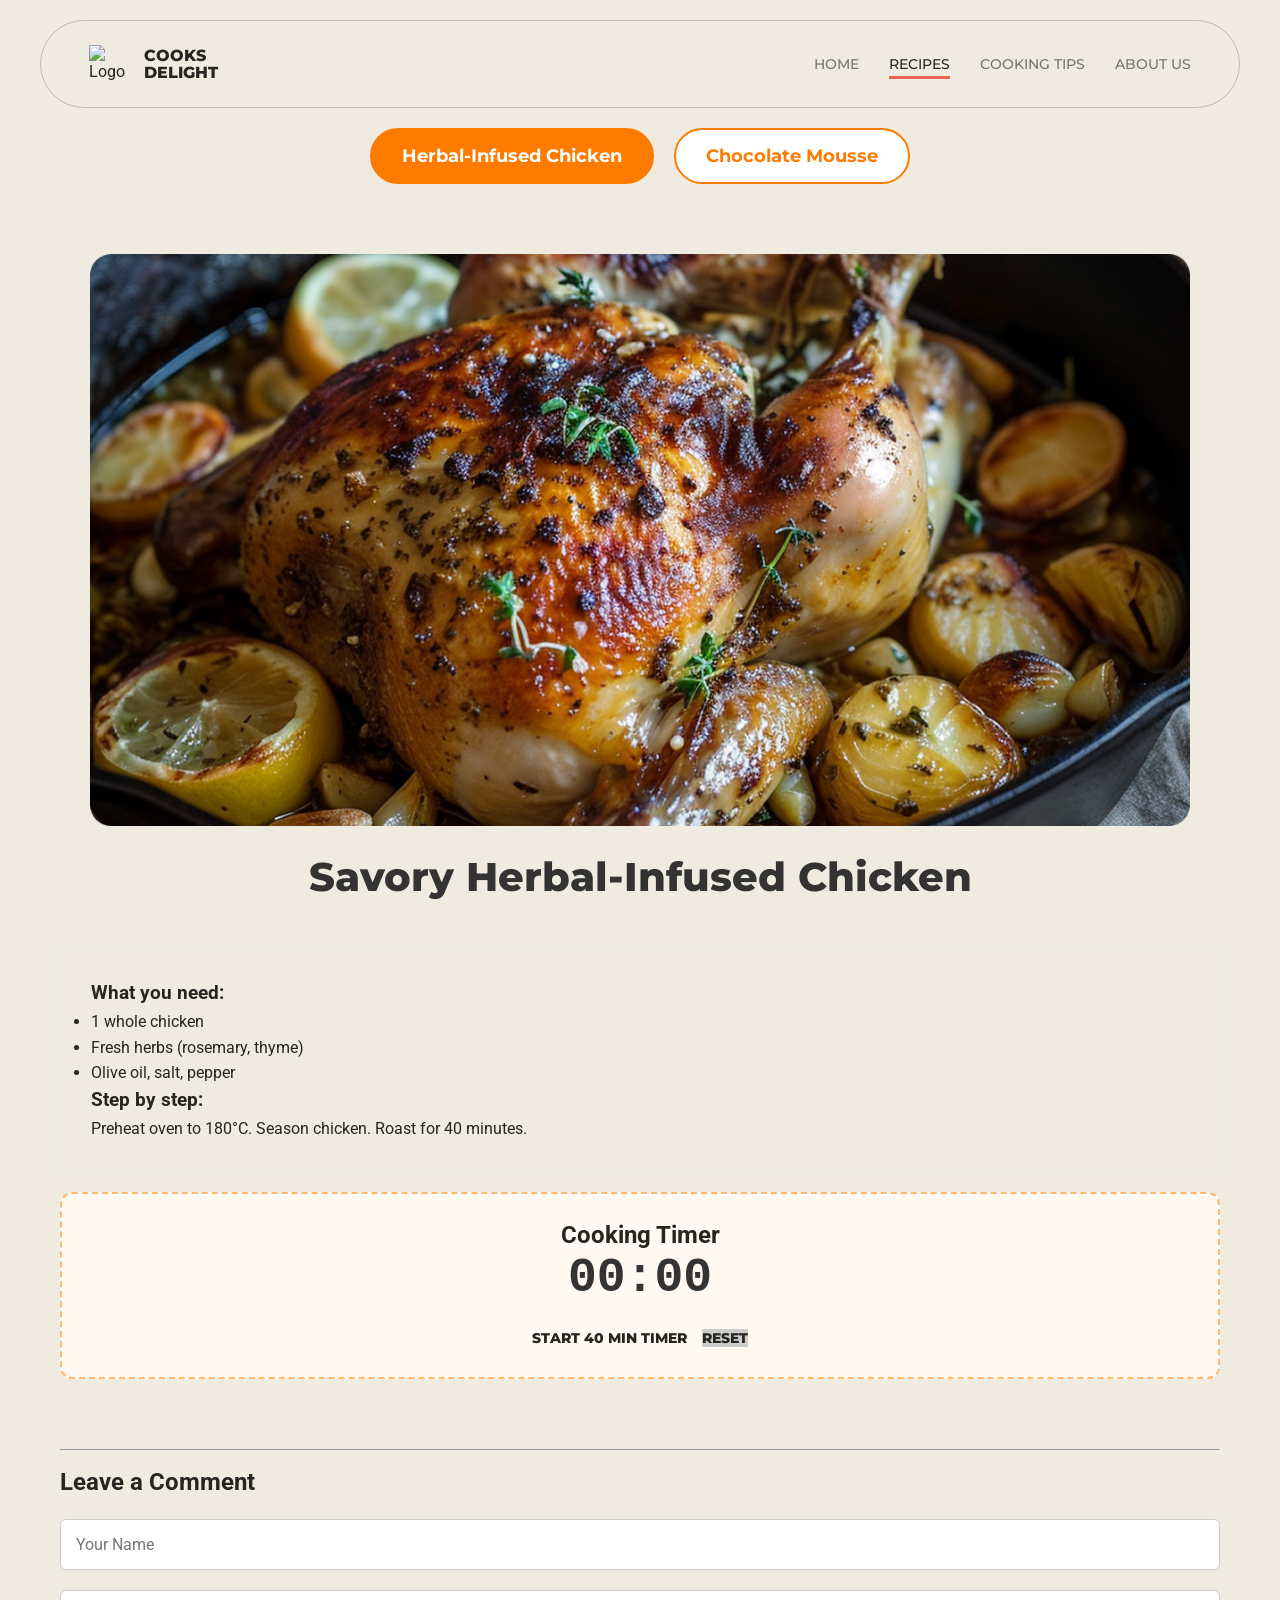
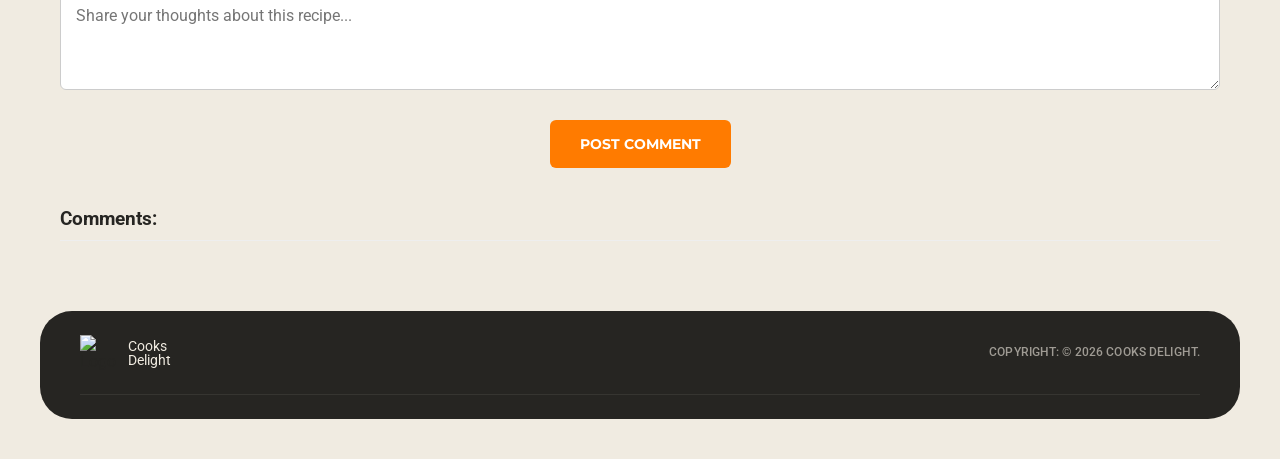
==== recipe.html @ 66091600 "feat: add JavaScript interactivity for tasty blog" ====
<!DOCTYPE html>
<html lang="en">
<head>
    <meta charset="UTF-8">
    <meta name="viewport" content="width=device-width, initial-scale=1.0">
    <title>Savory Herbal-Infused Chicken | Cooks Delight</title>
    <link rel="stylesheet" href="css/style.css">
    <link href="https://fonts.googleapis.com/css2?family=Montserrat:wght@700;800&family=Roboto:wght@300;400;500&family=Homemade+Apple&display=swap" rel="stylesheet">
</head>
<body>

    <header class="main-header">
        <nav class="container nav-bar">
            <div class="logo">
                <img src="images/logo.png" alt="Logo" class="logo-icon" title="logo">
                 <strong>Cooks<br>Delight</strong>
            </div>
            <button class="burger-menu" aria-label="Open menu" onclick="document.querySelector('.nav-links').classList.toggle('active')">
                <span></span><span></span><span></span>
            </button>
            <ul class="nav-links">
                <li><a href="index.html">Home</a></li>
                <li><a href="#" class="active">Recipes</a></li>
                <li><a href="#">Cooking Tips</a></li>
                <li><a href="index.html#about">About Us</a></li>
            </ul>
        </nav>
    </header>

    <main class="container recipe-details-page">

        <div class="recipe-switcher-tabs">
            <button class="recipe-tab-btn active" data-target="recipe-chicken">Herbal-Infused Chicken</button>
            <button class="recipe-tab-btn" data-target="recipe-mousse">Chocolate Mousse</button>
        </div>
<article id="recipe-chicken" class="recipe-pane active">
                <div class="recipe-main-image">
                    <img src="images/lemonChicken.png" alt="Savory Herbal-Infused Chicken">
                </div>
                <h1>Savory Herbal-Infused Chicken</h1>
                <div class="recipe-content">
                    <h3>What you need:</h3>
                    <ul>
                        <li>1 whole chicken</li>
                        <li>Fresh herbs (rosemary, thyme)</li>
                        <li>Olive oil, salt, pepper</li>
                    </ul>
                    <h3>Step by step:</h3>
                    <p>Preheat oven to 180°C. Season chicken. Roast for 40 minutes.</p>
                </div>
            </article>

            <article id="recipe-mousse" class="recipe-pane">
                <div class="recipe-main-image">
                    <img src="images/muss.jpg" alt="Decadent Chocolate Mousse">
                </div>
                <h1>Decadent Chocolate Mousse</h1>
                <div class="recipe-content">
                    <h3>What you need:</h3>
                    <ul>
                        <li>200g Dark chocolate</li>
                        <li>1 cup Heavy cream</li>
                        <li>3 Eggs</li>
                        <li>50g Sugar</li>
                    </ul>
                    <h3>Step by step:</h3>
                    <p>Melt chocolate. Whip cream. Fold together and chill for 2 hours.</p>
                </div>
            </article>

        <section class="recipe-timer-section">
            <h2>Cooking Timer</h2>
            <div class="timer-display" id="timer-display">00:00</div>
            <div class="timer-controls">
                <button id="start-timer" class="cta-button">Start 40 Min Timer</button>
                <button id="reset-timer" class="cta-button" style="background-color: #ccc;">Reset</button>
            </div>
        </section>

        <hr>

        <section class="recipe-comments-section">
            <h2>Leave a Comment</h2>
            <form id="comment-form" class="comment-form">
                <input type="text" id="comment-author" placeholder="Your Name" required>
                <textarea id="comment-text" placeholder="Share your thoughts about this recipe..." required></textarea>
                <button type="submit" class="cta-button">Post Comment</button>
            </form>

            <div class="comments-list" id="comments-list">
                <h3>Comments:</h3>
            </div>
        </section>
    </main>

    <footer class="main-footer container">
        <div class="footer-wrapper">
            <div class="logo-footer">
                <img src="images/logo.png" alt="Logo" class="footer-logo-icon"> <span>Cooks<br>Delight</span>
            </div>
            <p class="copyright">Copyright: &copy; 2026 Cooks Delight.</p>
        </div>
    </footer>

    <script src="js/recipeScript.js"></script>
</body>
</html>
---- css/style.css ----
@import 'variables.css';
@import 'header.css';
@import 'main.css';
@import 'footer.css';
@import 'recipe.css';

* {
    margin: 0;
    padding: 0;
    box-sizing: border-box; 
}

html {
    scroll-behavior: smooth; 
}

body {
    background-color: var(--color-background);
    font-family: var(--font-body);
    color: var(--color-dark);
    line-height: var(--lh-p);
    -webkit-font-smoothing: antialiased;
}

.container {
    max-width: var(--container-width, 1200px); 
    margin: 0 auto;
    padding: 0 20px; 
}

.hidden-data {
    display: none;
}

img {
    max-width: 100%;
    height: auto;
    display: block;
}

a {
    text-decoration: none;
    color: inherit;
    transition: var(--transition, 0.3s ease);
}

button {
    cursor: pointer;
    border: none;
    background: none;
    transition: var(--transition, 0.3s ease);
}

.about-grid {
    display: flex;
    flex-direction: column;
    gap: 40px;
    padding: 60px 0;
}

.signature {
    font-family: var(--font-signature);
    font-size: 32px;
    margin-top: 20px;
}

@media (min-width: 1024px) {
    .about-grid {
        flex-direction: row; 
        align-items: flex-start;
    }
    
    .author-card {
        flex: 0 0 400px; 
    }
}
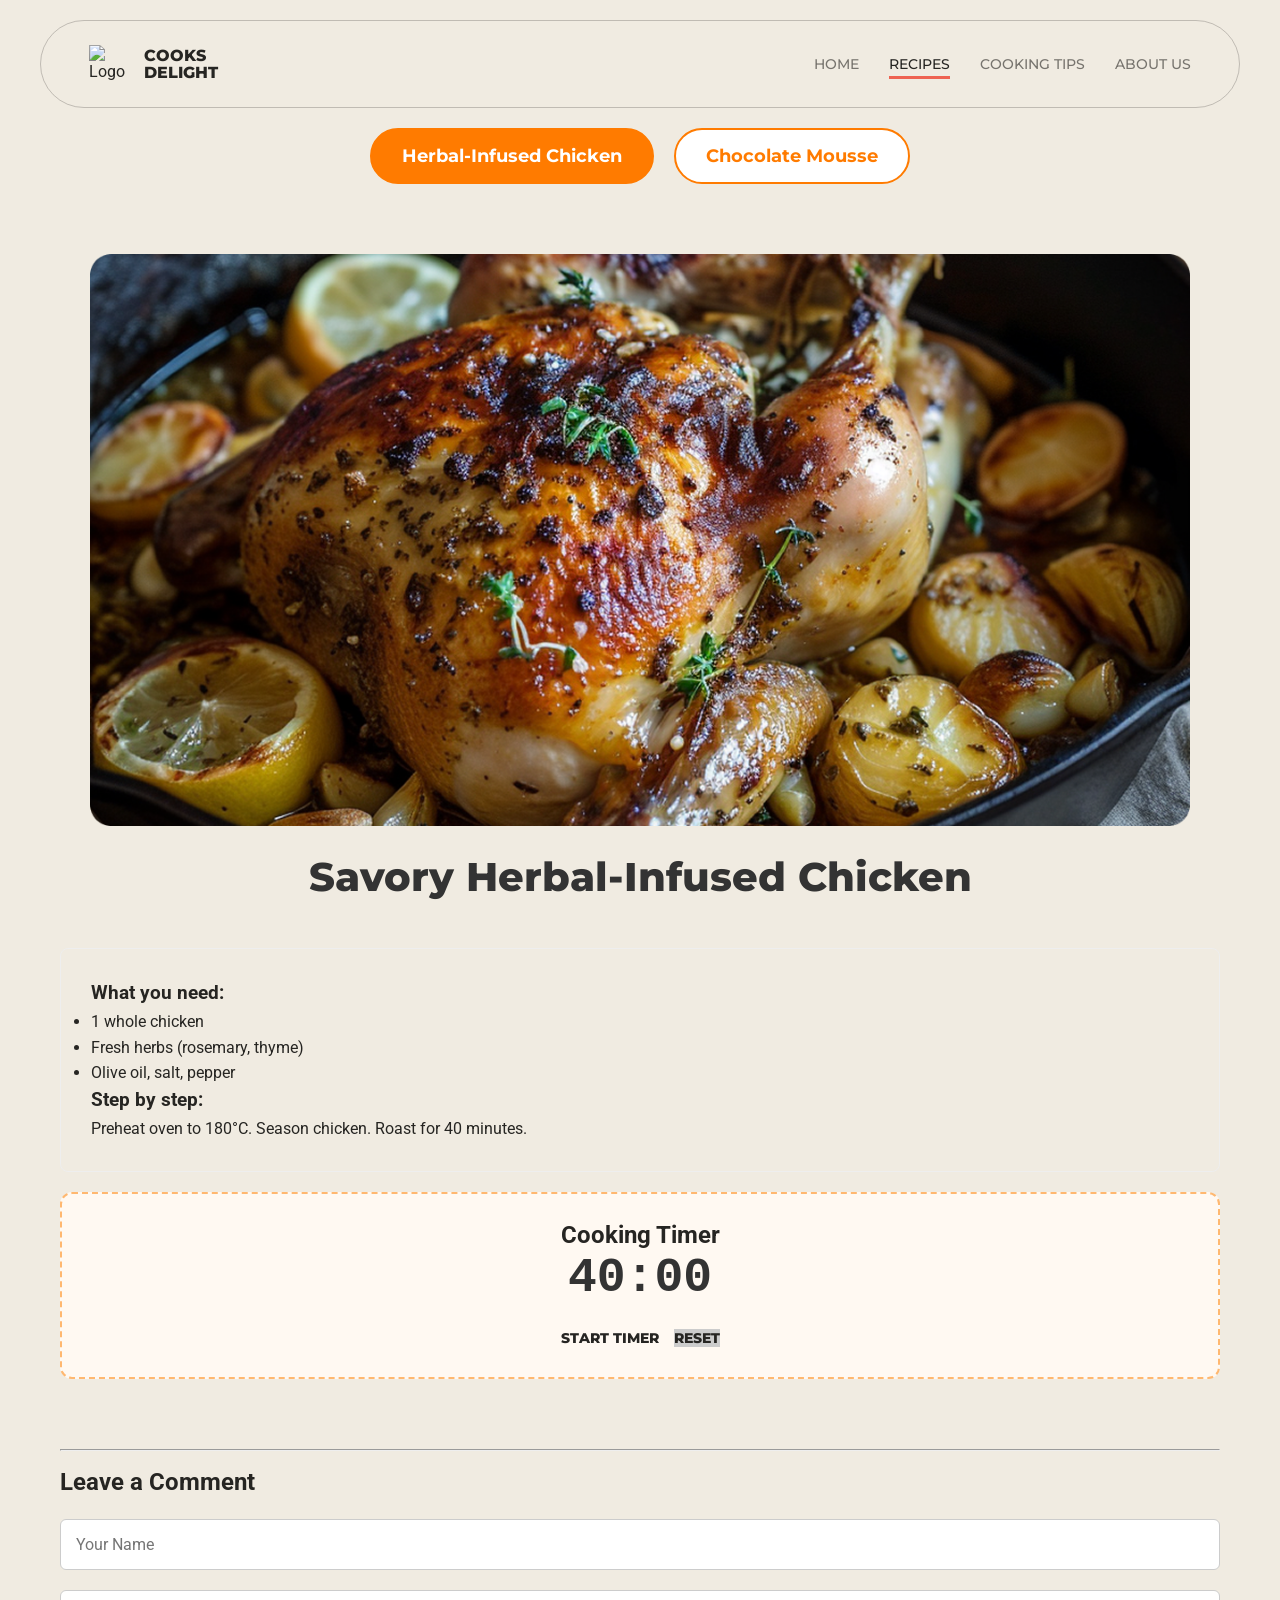
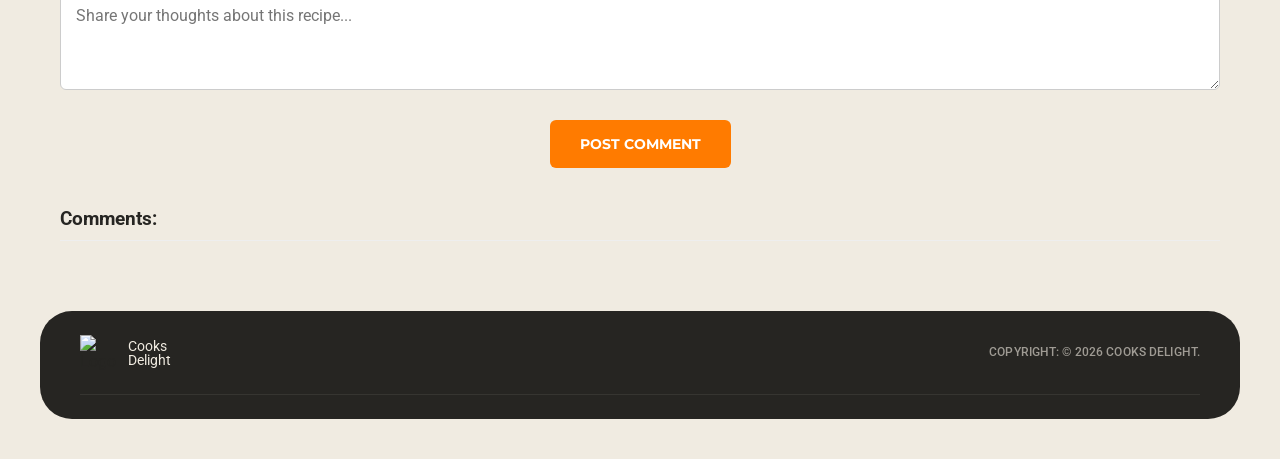
==== commit d43920a8: "feat: add JavaScript interactivity for tasty blog" ====
--- a/recipe.html
+++ b/recipe.html
@@ -72,7 +72,7 @@
             <h2>Cooking Timer</h2>
             <div class="timer-display" id="timer-display">00:00</div>
             <div class="timer-controls">
-                <button id="start-timer" class="cta-button">Start 40 Min Timer</button>
+                <button id="start-timer" class="cta-button">Start Timer</button>
                 <button id="reset-timer" class="cta-button" style="background-color: #ccc;">Reset</button>
             </div>
         </section>
